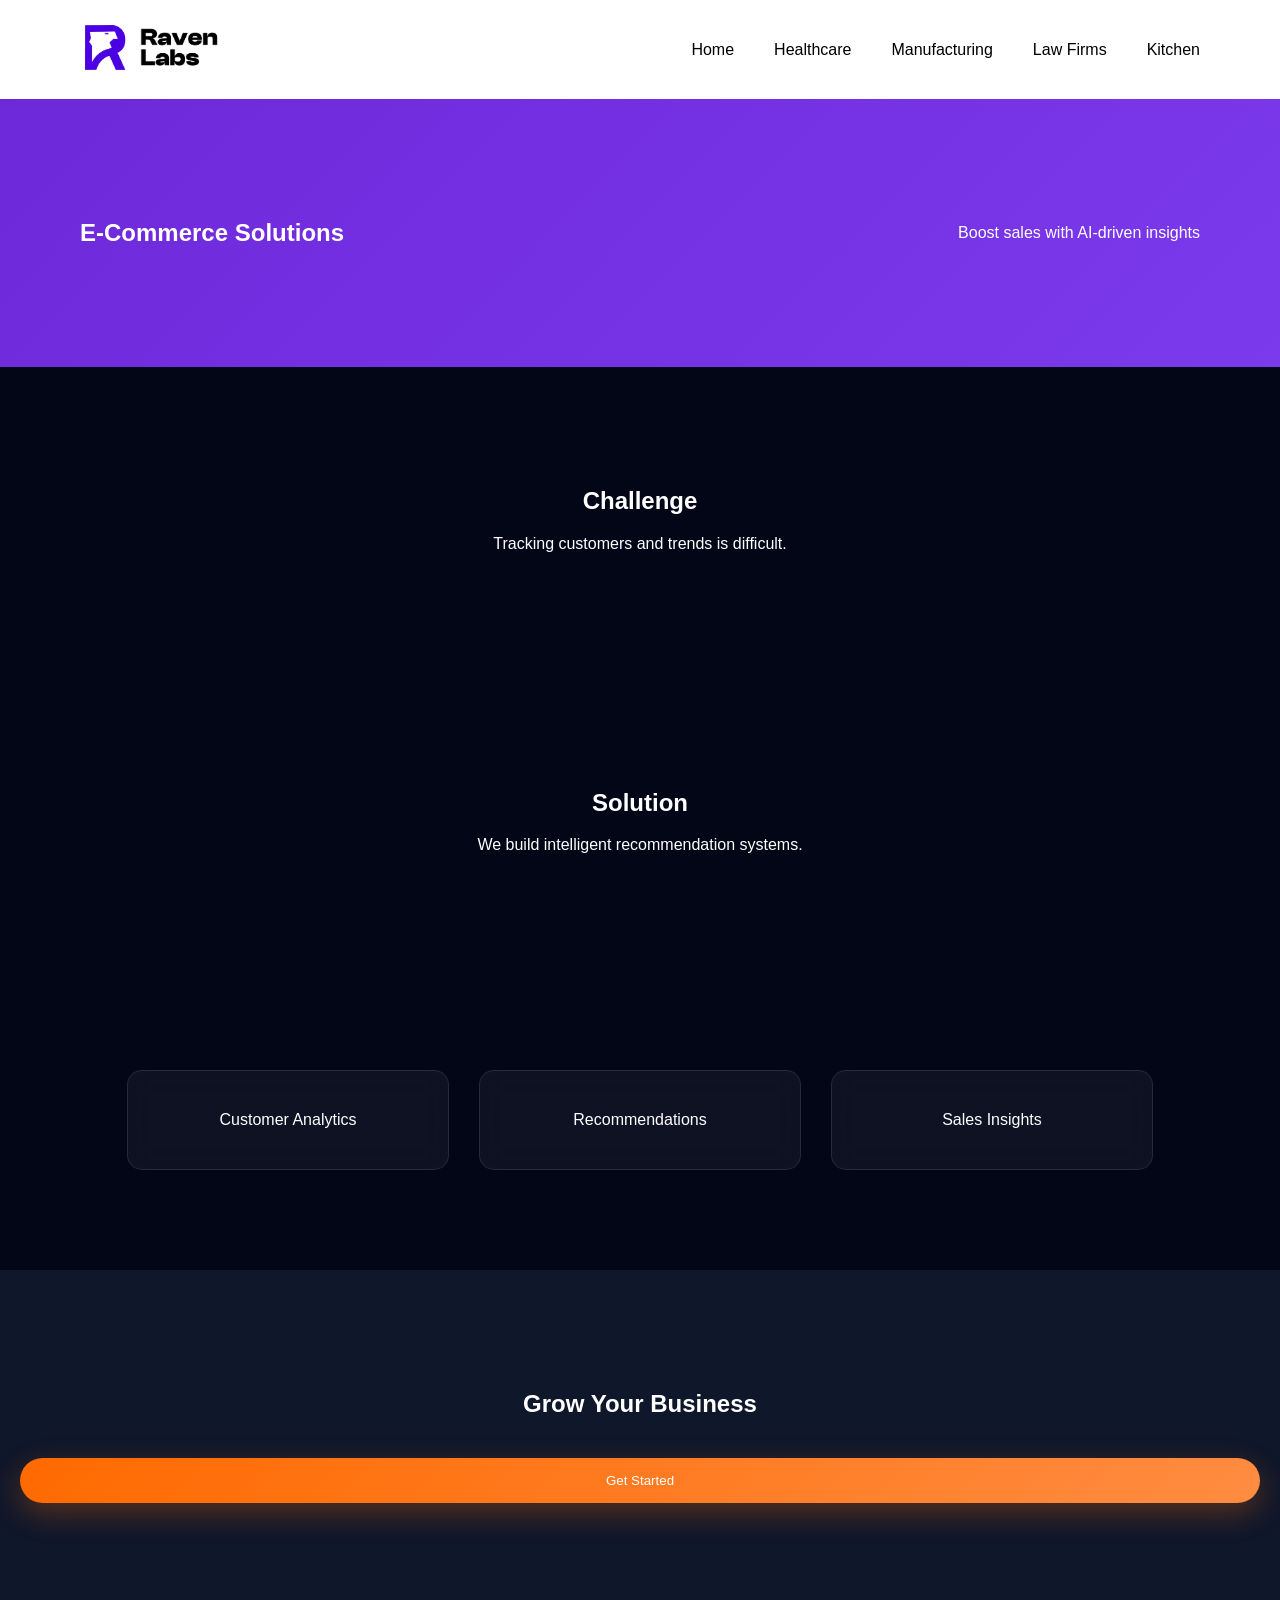
==== ecommerce.html @ 2928170f "multi pages added" ====
<!DOCTYPE html>
<html>
<head>
  <title>E-Commerce</title>
  <link rel="stylesheet" href="style.css">
</head>
<body>

<nav>
  <div class="logo"><img src="Logo-Theme-colors.webp"></div>
  <ul class="nav-links">
    <li><a href="index.html">Home</a></li>
    <li><a href="healthcare.html">Healthcare</a></li>
    <li><a href="manufacturing.html">Manufacturing</a></li>
    <li><a href="lawfirms.html">Law Firms</a></li>
    <li><a href="kitchen.html">Kitchen</a></li>
  </ul>
</nav>

<section class="hero">
  <h1>E-Commerce Solutions</h1>
  <p>Boost sales with AI-driven insights</p>
</section>

<section>
  <h2>Challenge</h2>
  <p>Tracking customers and trends is difficult.</p>
</section>

<section>
  <h2>Solution</h2>
  <p>We build intelligent recommendation systems.</p>
</section>

<section class="cards">
  <div class="card">Customer Analytics</div>
  <div class="card">Recommendations</div>
  <div class="card">Sales Insights</div>
</section>

<section class="cta">
  <h2>Grow Your Business</h2>
  <button>Get Started</button>
</section>

</body>
</html>
---- style.css ----
body {
  margin: 0;
  font-family: 'Poppins', sans-serif;
  background: #020617;
  color: white;
}

.dropdown {
  position: relative;
}

.dropdown-menu {
  display: none;
  position: absolute;
  top: 40px;
  left: 0;
  background: white;
  width: 220px;
  list-style: none;
  padding: 0;
  margin: 0;
  box-shadow: 0 5px 15px rgba(0,0,0,0.2);
  z-index: 1000;
}

.dropdown-menu li {
  padding: 12px;
  border-bottom: 1px solid #eee;
}

.dropdown-menu li a {
  text-decoration: none;
  color: black;
  display: block;
}

.dropdown:hover .dropdown-menu {
  display: block;
}

/* NAV */
nav {
  display: flex;
  justify-content: space-between;
  align-items: center;
  padding: 20px 80px;
  background: white
}

/* HERO */
.hero {
  display: flex;
  justify-content: space-between;
  align-items: center;
  padding: 100px 80px;
  background: linear-gradient(135deg, #6d28d9, #7c3aed);
  color: white;
}

/* LEFT */
.hero-left {
  width: 50%;
}

.hero-left h1 {
  font-size: 48px;
  line-height: 1.2;
}

.hero-left p {
  margin-top: 15px;
  color: #e0e7ff;
}

.query {
  margin-top: 20px;
}

/* FORM */
.row {
  display: flex;
  gap: 20px;
  margin-top: 20px;
}

input, select {
  padding: 15px;
  border-radius: 25px;
  border: none;
  width: 100%;
}

select {
  margin-top: 15px;
}

/* BUTTON */
button {
  margin-top: 20px;
  padding: 15px;
  width: 100%;
  background: black;
  color: white;
  border-radius: 25px;
  border: none;
}

/* RIGHT */
.hero-right img {
  width: 400px;
  opacity: 0.9;
}

/* SECTIONS */
section {
  padding: 100px 20px;
  text-align: center;
}

/* CARDS */
.cards {
  display: flex;
  justify-content: center;
  gap: 30px;
  flex-wrap: wrap;
}

.card {
  background: rgba(255,255,255,0.05);
  backdrop-filter: blur(15px);
  padding: 40px;
  width: 240px;
  border-radius: 15px;
  border: 1px solid rgba(255,255,255,0.1);
  transition: 0.3s;
}

.card:hover {
  transform: translateY(-10px);
}

/* STATS */
.stats {
  display: flex;
  justify-content: space-around;
  color: #f97316;
}

/* CTA */
.cta {
  background: #0f172a;
}

.logo img {
  height: 45px;
  background: white;
  padding: 5px;
  border-radius: 5px;
}

/* FORM */
input {
  display: block;
  margin: 10px auto;
  padding: 12px;
  width: 260px;
  border-radius: 6px;
  border: none;
}

/* FOOTER */
footer {
  text-align: center;
  padding: 40px;
  color: #94a3b8;
}

:root {
  --primary: #ff6a00;
  --secondary: #ff8c42;
}

button {
  background: linear-gradient(135deg, var(--primary), var(--secondary));
}

button {
  box-shadow: 0 10px 30px rgba(255,106,0,0.3);
}

/* LINKS */
.nav-links {
  display: flex;
  gap: 40px;
}

.nav-links a {
  text-decoration: none;
  color: black;
  font-size: 16px;
  font-weight: 500;
}

/* ACTIVE (Home in purple) */
.nav-links .active {
  color: #6d28d9;
}

.nav-links {
  display: flex;
  gap: 40px;
  list-style: none;
  margin: 0;
  padding: 0;
}

.nav-links li {
  position: relative;
}
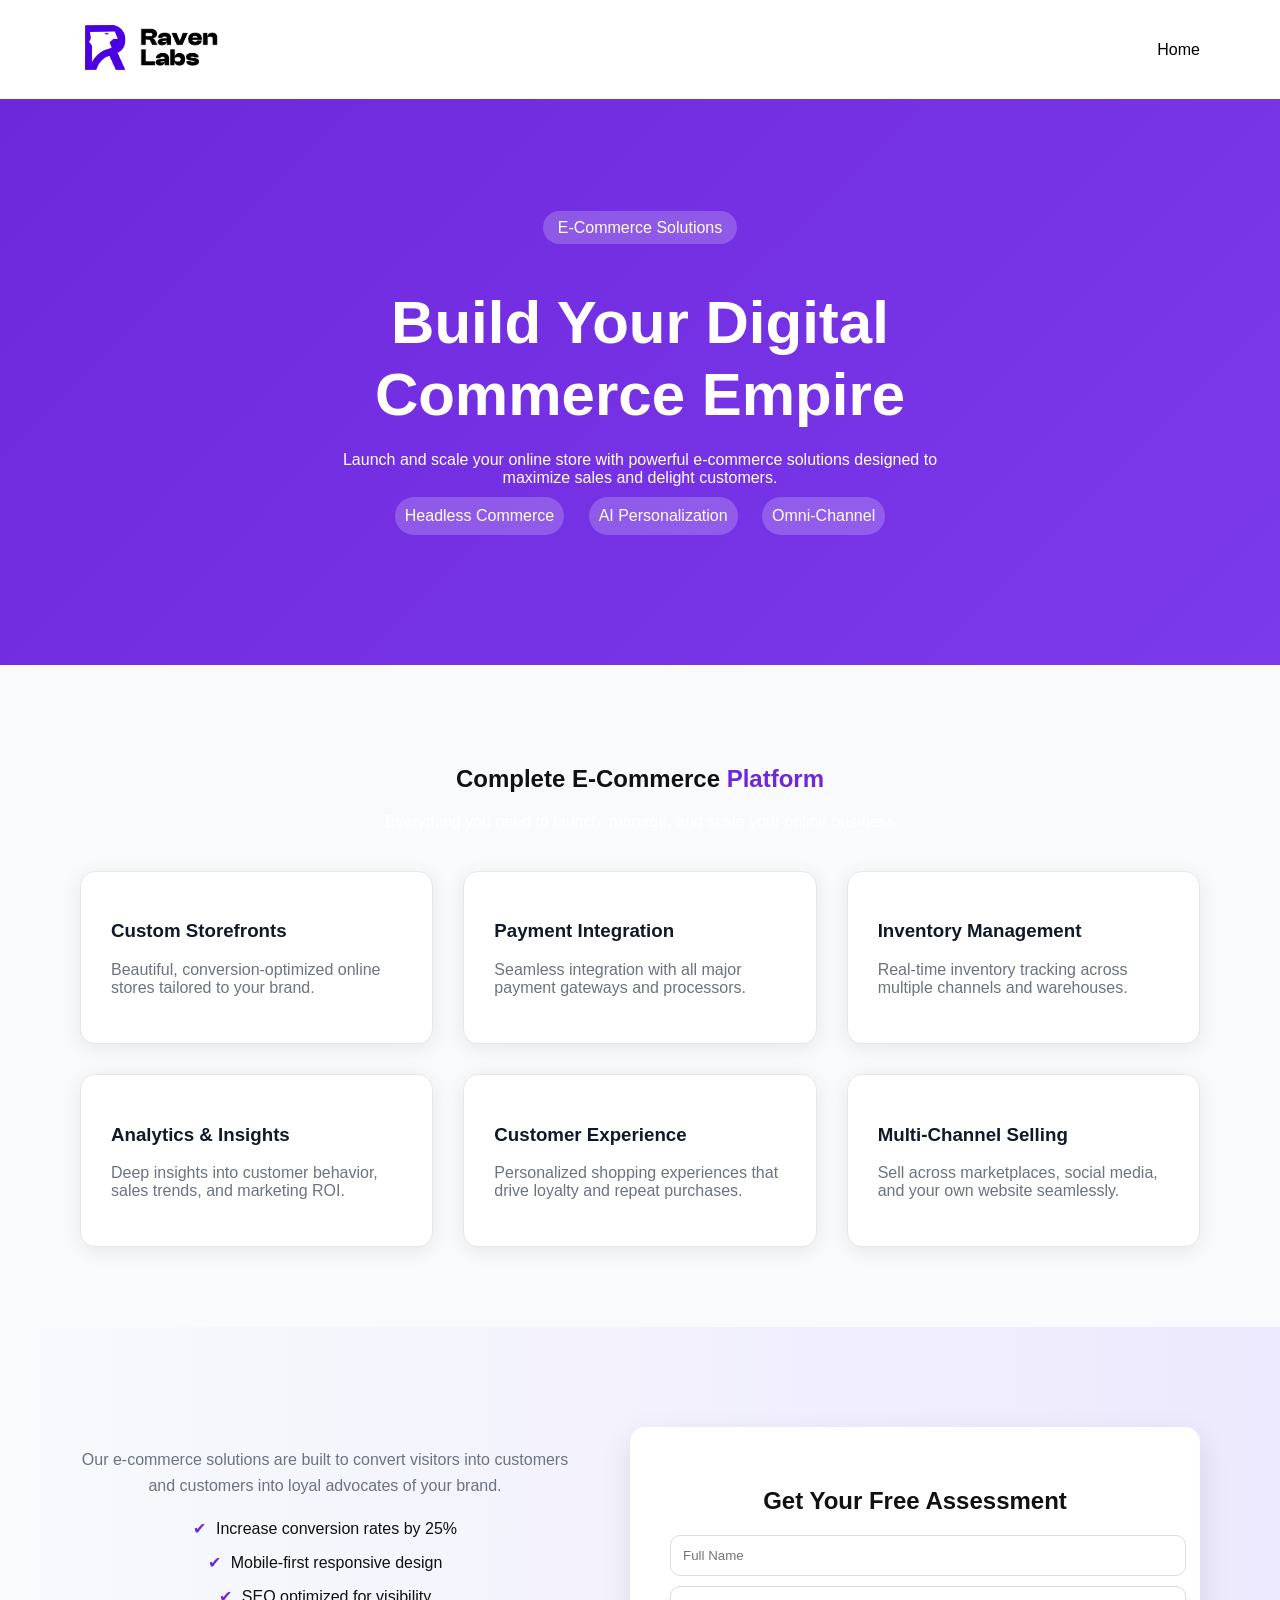
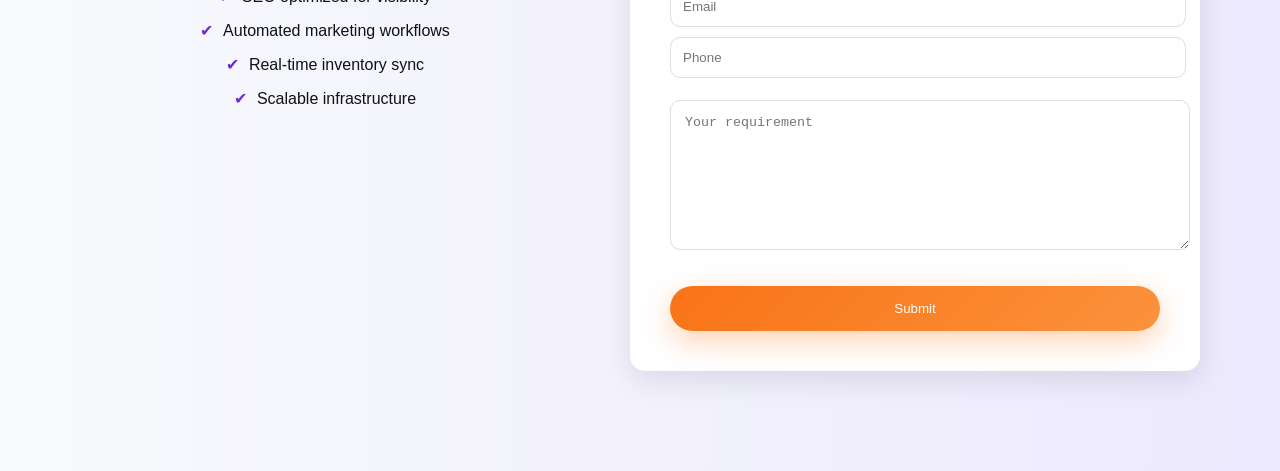
==== commit 3a6b9f1d: "changed" ====
--- a/ecommerce.html
+++ b/ecommerce.html
@@ -1,46 +1,107 @@
 <!DOCTYPE html>
 <html>
 <head>
-  <title>E-Commerce</title>
+  <title>Healthcare</title>
   <link rel="stylesheet" href="style.css">
 </head>
 <body>
 
 <nav>
-  <div class="logo"><img src="Logo-Theme-colors.webp"></div>
+  <div class="logo">
+    <img src="Logo-Theme-colors.webp">
+  </div>
   <ul class="nav-links">
     <li><a href="index.html">Home</a></li>
-    <li><a href="healthcare.html">Healthcare</a></li>
-    <li><a href="manufacturing.html">Manufacturing</a></li>
-    <li><a href="lawfirms.html">Law Firms</a></li>
-    <li><a href="kitchen.html">Kitchen</a></li>
   </ul>
 </nav>
 
-<section class="hero">
-  <h1>E-Commerce Solutions</h1>
-  <p>Boost sales with AI-driven insights</p>
+<!-- HERO -->
+<section class="hero2">
+  <div class="hero-content">
+    <span class="tag">E-Commerce Solutions
+</span>
+    <h1>Build Your Digital Commerce Empire
+</h1>
+    <p>
+      Launch and scale your online store with powerful e-commerce solutions designed to maximize sales and delight customers.
+
+
+    </p>
+
+    <div class="badges">
+      <span>Headless Commerce
+</span>
+      <span>AI Personalization</span>
+      <span>Omni-Channel</span>
+    </div>
+  </div>
 </section>
 
-<section>
-  <h2>Challenge</h2>
-  <p>Tracking customers and trends is difficult.</p>
+<!-- SERVICES GRID -->
+<section class="grid-section">
+  <h2>Complete E-Commerce <span>Platform</span></h2>
+  <p>Everything you need to launch, manage, and scale your online business</p>
+
+  <div class="grid">
+    <div class="box">
+      <h3>Custom Storefronts</h3>
+      <p>Beautiful, conversion-optimized online stores tailored to your brand.</p>
+    </div>
+
+    <div class="box">
+      <h3>Payment Integration</h3>
+      <p>Seamless integration with all major payment gateways and processors.</p>
+    </div>
+
+    <div class="box">
+      <h3>Inventory Management</h3>
+      <p>Real-time inventory tracking across multiple channels and warehouses.</p>
+    </div>
+
+    <div class="box">
+      <h3>Analytics & Insights</h3>
+      <p>Deep insights into customer behavior, sales trends, and marketing ROI.</p>
+    </div>
+
+    <div class="box">
+      <h3>Customer Experience</h3>
+      <p>Personalized shopping experiences that drive loyalty and repeat purchases.</p>
+    </div>
+
+    <div class="box">
+      <h3>Multi-Channel Selling</h3>
+      <p>Sell across marketplaces, social media, and your own website seamlessly.</p>
+    </div>
+  </div>
 </section>
 
-<section>
-  <h2>Solution</h2>
-  <p>We build intelligent recommendation systems.</p>
-</section>
+<!-- SPLIT SECTION -->
+<section class="split">
+  <div class="left">
+    <p>
+Our e-commerce solutions are built to convert visitors into customers and customers into loyal advocates of your brand.
+</p>
 
-<section class="cards">
-  <div class="card">Customer Analytics</div>
-  <div class="card">Recommendations</div>
-  <div class="card">Sales Insights</div>
-</section>
+<ul>
+  <li>Increase conversion rates by 25%</li>
+  <li>Mobile-first responsive design</li>
+  <li>SEO optimized for visibility</li>
+  <li>Automated marketing workflows</li>
+  <li>Real-time inventory sync</li>
+  <li>Scalable infrastructure</li>
+</ul>
+  </div>
 
-<section class="cta">
-  <h2>Grow Your Business</h2>
-  <button>Get Started</button>
+  <div class="right">
+    <h2>Get Your Free Assessment</h2>
+    <form>
+      <input placeholder="Full Name">
+      <input placeholder="Email">
+      <input placeholder="Phone">
+      <textarea placeholder="Your requirement"></textarea>
+      <button>Submit</button>
+    </form>
+  </div>
 </section>
 
 </body>
--- a/style.css
+++ b/style.css
@@ -12,13 +12,14 @@
 .dropdown-menu {
   display: none;
   position: absolute;
-  top: 40px;
+  top: 100%;
   left: 0;
   background: white;
   width: 220px;
   list-style: none;
   padding: 0;
   margin: 0;
+  margin-top: 5px;
   box-shadow: 0 5px 15px rgba(0,0,0,0.2);
   z-index: 1000;
 }
@@ -216,4 +217,251 @@
 
 .nav-links li {
   position: relative;
+}
+
+.features {
+  padding: 80px 20px;
+}
+
+.feature-box {
+  background: rgba(255,255,255,0.05);
+  border-radius: 15px;
+  padding: 30px;
+  margin: 20px auto;
+  max-width: 600px;
+  text-align: left;
+  border: 1px solid rgba(255,255,255,0.1);
+}
+
+.feature-box h3 {
+  margin-bottom: 10px;
+}
+
+.feature-box p {
+  color: #cbd5f5;
+}
+
+.form-section {
+  padding: 80px 20px;
+}
+
+.hero2 {
+  background: linear-gradient(135deg,#6d28d9,#7c3aed);
+  padding: 120px 80px;
+}
+
+.hero-content h1 {
+  font-size: 60px;
+  max-width: 700px;
+}
+
+.hero-content p {
+  max-width: 600px;
+  margin-top: 20px;
+}
+
+.tag {
+  background: rgba(255,255,255,0.2);
+  padding: 8px 15px;
+  border-radius: 20px;
+}
+
+.badges span {
+  background: rgba(255,255,255,0.2);
+  padding: 10px;
+  margin: 10px;
+  display: inline-block;
+  border-radius: 20px;
+}
+
+/* GRID */
+.grid-section {
+  padding: 80px;
+  text-align: center;
+}
+
+.grid {
+  display: grid;
+  grid-template-columns: repeat(3,1fr);
+  gap: 30px;
+  margin-top: 40px;
+}
+
+.box {
+  background: white;              /* 🔥 main change */
+  padding: 30px;
+  border-radius: 15px;
+  text-align: left;
+  border: 1px solid #e5e7eb;
+  box-shadow: 0 4px 20px rgba(0,0,0,0.08);
+  transition: 0.3s;
+}
+
+.box:hover {
+  transform: translateY(-5px);
+}
+
+/* SPLIT */
+.split {
+  display: flex;
+  padding: 80px;
+  gap: 50px;
+}
+
+.left {
+  width: 50%;
+}
+
+.right {
+  width: 50%;
+}
+
+.right form input,
+.right textarea {
+  width: 100%;
+  margin: 10px 0;
+  padding: 12px;
+}
+
+.hero2 {
+  background: linear-gradient(135deg,#6d28d9,#7c3aed);
+  padding: 120px 20px;
+  display: flex;
+  justify-content: center;
+  align-items: center;
+  text-align: center;
+}
+
+.hero-content {
+  max-width: 800px;
+  margin: auto;
+}
+
+.hero-content h1 {
+  font-size: 60px;
+  line-height: 1.2;
+  margin-bottom: 20px;
+}
+
+.hero-content p {
+  margin: auto;
+}
+
+.box h3 {
+  color: #111827;   /* dark text */
+}
+
+.box p {
+  color: #6b7280;   /* grey text */
+}
+
+.grid-section {
+  background: #f9fafb;   /* light grey bg like image */
+  padding: 80px;
+}
+
+.grid-section h2 {
+  color: #111;
+}
+
+.grid-section span {
+  color: #6d28d9;   /* purple word */
+}
+
+.split {
+  display: flex;
+  padding: 100px 80px;
+  gap: 60px;
+  background: linear-gradient(to right, #f8fafc, #ede9fe);
+}
+
+.left {
+  width: 50%;
+}
+
+.left h2 {
+  font-size: 40px;
+  color: #111;
+}
+
+.left h2 span {
+  color: #6d28d9;
+}
+
+.left p {
+  margin: 20px 0;
+  color: #6b7280;
+  line-height: 1.6;
+}
+
+.left ul {
+  list-style: none;
+  padding: 0;
+}
+
+.left ul li {
+  margin: 15px 0;
+  color: #111;
+  font-size: 16px;
+}
+
+.left ul li::before {
+  content: "✔";
+  color: #6d28d9;
+  margin-right: 10px;
+}
+
+.right {
+  width: 50%;
+  background: white;
+  padding: 40px;
+  border-radius: 15px;
+  box-shadow: 0 10px 30px rgba(0,0,0,0.1);
+}
+
+.right h2 {
+  color: #111;
+  margin-bottom: 20px;
+}
+
+.right input,
+.right textarea {
+  width: 100%;
+  margin: 12px 0;
+  padding: 14px;
+  border-radius: 10px;
+  border: 1px solid #ddd;
+}
+
+.right textarea {
+  height: 120px;
+}
+
+.right button {
+  width: 100%;
+  margin-top: 20px;
+  padding: 15px;
+  border-radius: 30px;
+  background: linear-gradient(135deg,#f97316,#fb923c);
+  color: white;
+}
+
+.left {
+  color: #111;   /* 🔥 force dark text */
+}
+
+.left h2 {
+  color: #111;
+}
+
+.left p {
+  color: #6b7280;
+}
+
+.left ul li {
+  color: #111;
+}
+
+.split {
+  color: #111;   /* override white text */
 }
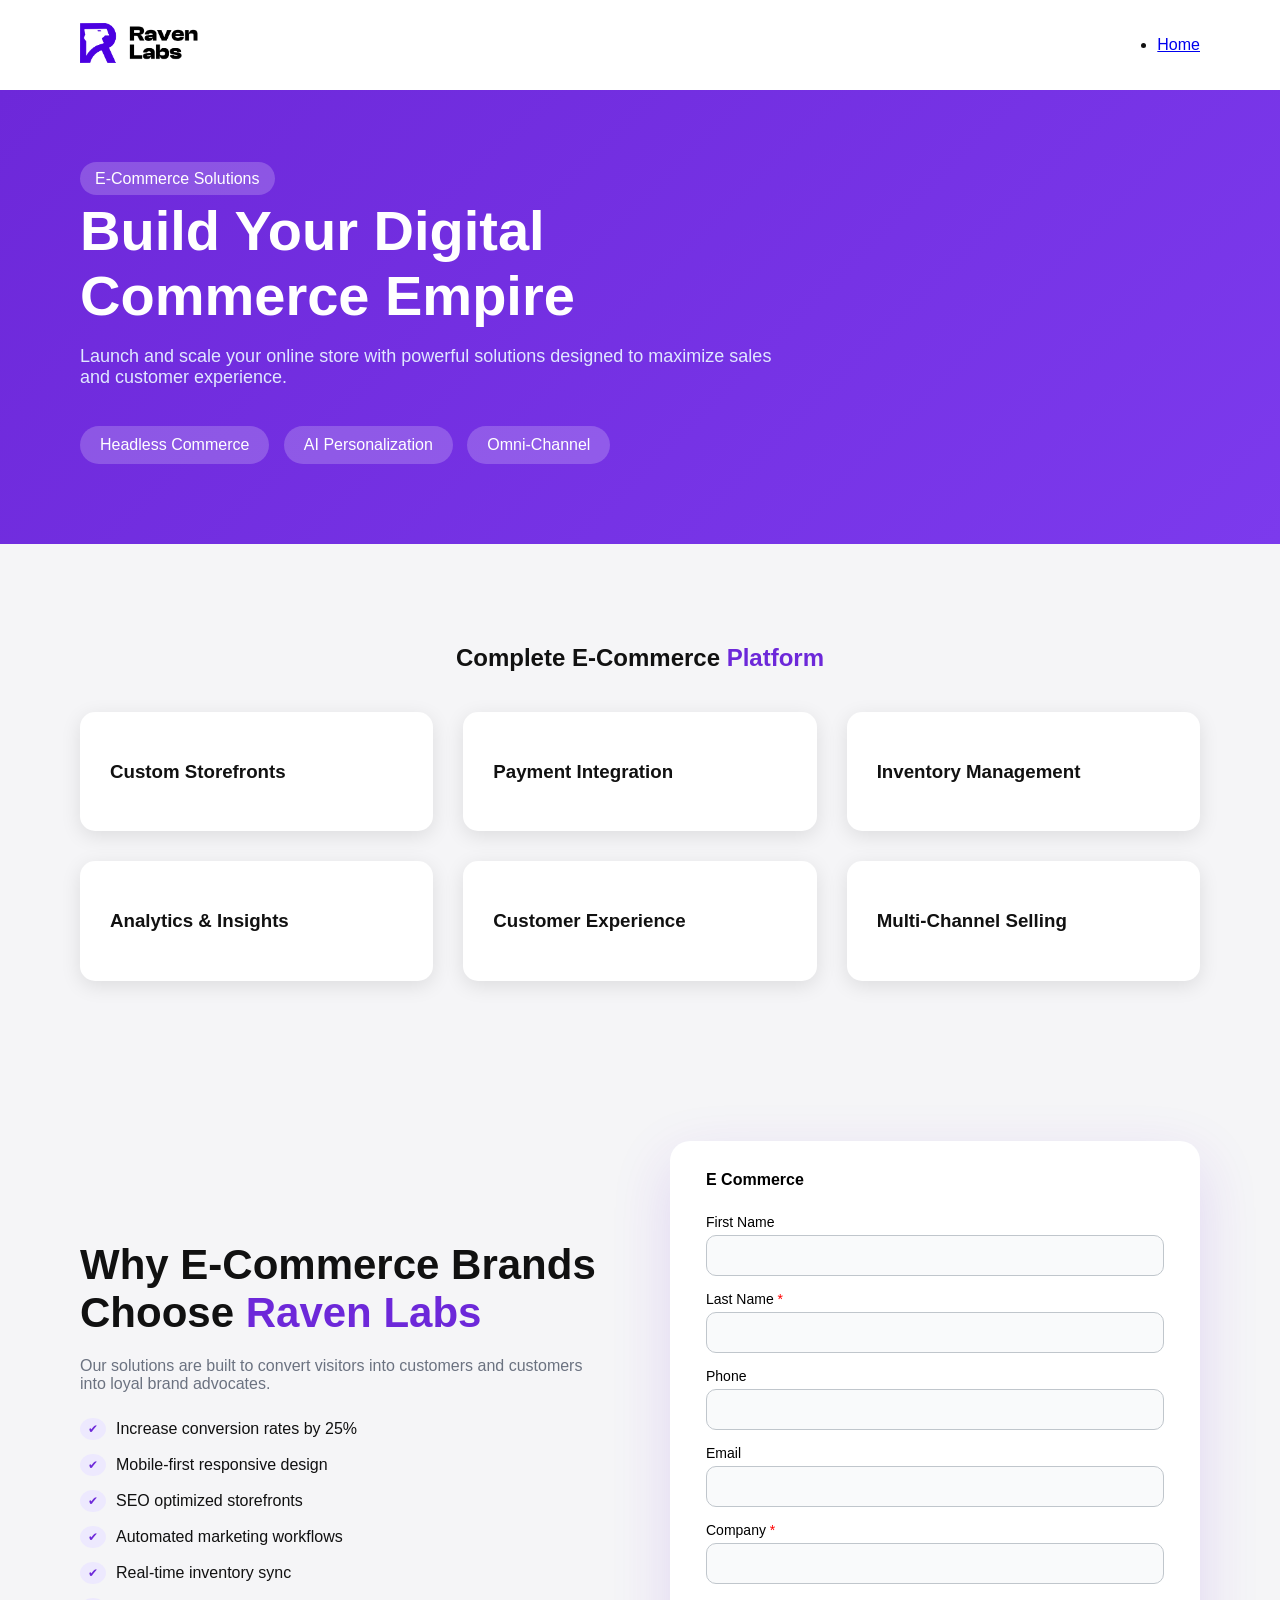
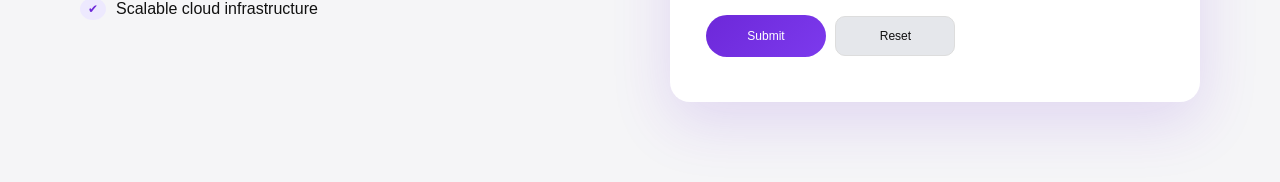
==== commit 40e8137d: "bot" ====
--- a/ecommerce.html
+++ b/ecommerce.html
@@ -1,16 +1,207 @@
 <!DOCTYPE html>
 <html>
 <head>
-  <title>Healthcare</title>
-  <link rel="stylesheet" href="style.css">
+  <title>E-Commerce</title>
+
+  <style>
+    body {
+      margin: 0;
+      font-family: 'Poppins', sans-serif;
+      background: #f5f5f7;
+      color: #111;
+    }
+
+    nav {
+      display: flex;
+      justify-content: space-between;
+      align-items: center;
+      padding: 20px 80px;
+      background: white;
+    }
+
+    .logo img {
+      height: 40px;
+    }
+
+    /* HERO */
+    .hero2 {
+      padding: 80px;
+      background: linear-gradient(135deg, #6d28d9, #7c3aed);
+      color: white;
+    }
+
+    .hero-content {
+      max-width: 700px;
+    }
+
+    .hero-content h1 {
+      font-size: 56px;
+      margin: 10px 0;
+    }
+
+    .hero-content p {
+      color: #e0e7ff;
+      font-size: 18px;
+    }
+
+    .tag {
+      background: rgba(255,255,255,0.2);
+      padding: 8px 15px;
+      border-radius: 20px;
+    }
+
+    .badges span {
+      background: rgba(255,255,255,0.2);
+      padding: 10px 20px;
+      border-radius: 20px;
+      margin-right: 10px;
+      display: inline-block;
+      margin-top: 20px;
+    }
+
+    /* GRID */
+    .grid-section {
+      padding: 80px;
+      text-align: center;
+    }
+
+    .grid-section h2 span {
+      color: #6d28d9;
+    }
+
+    .grid {
+      display: grid;
+      grid-template-columns: repeat(3, 1fr);
+      gap: 30px;
+      margin-top: 40px;
+    }
+
+    .box {
+      background: white;
+      padding: 30px;
+      border-radius: 15px;
+      box-shadow: 0 5px 20px rgba(0,0,0,0.1);
+      text-align: left;
+    }
+
+    /* SPLIT */
+    .split {
+      display: flex;
+      gap: 60px;
+      padding: 80px;
+      align-items: center;
+    }
+
+    .left {
+      width: 50%;
+    }
+
+    .why-title {
+      font-size: 42px;
+      margin-bottom: 20px;
+    }
+
+    .why-title span {
+      color: #6d28d9;
+    }
+
+    .why-desc {
+      color: #6b7280;
+      margin-bottom: 25px;
+    }
+
+    .why-list {
+      list-style: none;
+      padding: 0;
+    }
+
+    .why-list li {
+      margin-bottom: 14px;
+      display: flex;
+      align-items: center;
+    }
+
+    .why-list li::before {
+      content: "✔";
+      color: #6d28d9;
+      margin-right: 10px;
+      background: #ede9fe;
+      border-radius: 50%;
+      padding: 4px 8px;
+      font-size: 12px;
+    }
+
+    .right {
+      width: 50%;
+    }
+
+    /* ===== ZOHO FORM FIX ===== */
+    #crmWebToEntityForm {
+      background: white !important;
+      padding: 30px !important;
+      border-radius: 20px !important;
+      box-shadow: 0 20px 60px rgba(109, 40, 217, 0.15) !important;
+    }
+
+    #crmWebToEntityForm .zcwf_col_lab,
+    #crmWebToEntityForm .zcwf_col_fld {
+      float: none !important;
+      width: 100% !important;
+    }
+
+    #crmWebToEntityForm .zcwf_row {
+      margin-bottom: 15px;
+    }
+
+    #crmWebToEntityForm label {
+      display: block;
+      font-size: 14px;
+      margin-bottom: 5px;
+    }
+
+    #crmWebToEntityForm input,
+    #crmWebToEntityForm textarea,
+    #crmWebToEntityForm select {
+      width: 100% !important;
+      padding: 12px;
+      border-radius: 10px;
+      border: 1px solid #ddd;
+      background: #f9fafb;
+    }
+
+    #crmWebToEntityForm input:focus,
+    #crmWebToEntityForm textarea:focus {
+      border-color: #6d28d9;
+      outline: none;
+      box-shadow: 0 0 0 2px rgba(109,40,217,0.2);
+    }
+
+    #crmWebToEntityForm .formsubmit {
+      width: 100% !important;
+      padding: 14px !important;
+      border-radius: 30px !important;
+      border: none !important;
+      background: linear-gradient(135deg, #6d28d9, #7c3aed) !important;
+      color: white !important;
+      margin-top: 10px;
+      cursor: pointer;
+    }
+
+    #crmWebToEntityForm input[type="reset"] {
+      background: #e5e7eb !important;
+      color: #111 !important;
+    }
+
+  </style>
 </head>
+
 <body>
 
 <nav>
   <div class="logo">
     <img src="Logo-Theme-colors.webp">
   </div>
-  <ul class="nav-links">
+  <ul>
     <li><a href="index.html">Home</a></li>
   </ul>
 </nav>
@@ -18,90 +209,450 @@
 <!-- HERO -->
 <section class="hero2">
   <div class="hero-content">
-    <span class="tag">E-Commerce Solutions
-</span>
-    <h1>Build Your Digital Commerce Empire
-</h1>
+    <span class="tag">E-Commerce Solutions</span>
+    <h1>Build Your Digital Commerce Empire</h1>
     <p>
-      Launch and scale your online store with powerful e-commerce solutions designed to maximize sales and delight customers.
-
-
+      Launch and scale your online store with powerful solutions designed to maximize sales and customer experience.
     </p>
 
     <div class="badges">
-      <span>Headless Commerce
-</span>
+      <span>Headless Commerce</span>
       <span>AI Personalization</span>
       <span>Omni-Channel</span>
     </div>
   </div>
 </section>
 
-<!-- SERVICES GRID -->
+<!-- GRID -->
 <section class="grid-section">
   <h2>Complete E-Commerce <span>Platform</span></h2>
-  <p>Everything you need to launch, manage, and scale your online business</p>
 
   <div class="grid">
-    <div class="box">
-      <h3>Custom Storefronts</h3>
-      <p>Beautiful, conversion-optimized online stores tailored to your brand.</p>
-    </div>
-
-    <div class="box">
-      <h3>Payment Integration</h3>
-      <p>Seamless integration with all major payment gateways and processors.</p>
-    </div>
-
-    <div class="box">
-      <h3>Inventory Management</h3>
-      <p>Real-time inventory tracking across multiple channels and warehouses.</p>
-    </div>
-
-    <div class="box">
-      <h3>Analytics & Insights</h3>
-      <p>Deep insights into customer behavior, sales trends, and marketing ROI.</p>
-    </div>
-
-    <div class="box">
-      <h3>Customer Experience</h3>
-      <p>Personalized shopping experiences that drive loyalty and repeat purchases.</p>
-    </div>
-
-    <div class="box">
-      <h3>Multi-Channel Selling</h3>
-      <p>Sell across marketplaces, social media, and your own website seamlessly.</p>
-    </div>
+    <div class="box"><h3>Custom Storefronts</h3></div>
+    <div class="box"><h3>Payment Integration</h3></div>
+    <div class="box"><h3>Inventory Management</h3></div>
+    <div class="box"><h3>Analytics & Insights</h3></div>
+    <div class="box"><h3>Customer Experience</h3></div>
+    <div class="box"><h3>Multi-Channel Selling</h3></div>
   </div>
 </section>
 
-<!-- SPLIT SECTION -->
+<!-- SPLIT -->
 <section class="split">
+
   <div class="left">
-    <p>
-Our e-commerce solutions are built to convert visitors into customers and customers into loyal advocates of your brand.
-</p>
-
-<ul>
-  <li>Increase conversion rates by 25%</li>
-  <li>Mobile-first responsive design</li>
-  <li>SEO optimized for visibility</li>
-  <li>Automated marketing workflows</li>
-  <li>Real-time inventory sync</li>
-  <li>Scalable infrastructure</li>
-</ul>
+    <h2 class="why-title">
+      Why E-Commerce Brands Choose <span>Raven Labs</span>
+    </h2>
+
+    <p class="why-desc">
+      Our solutions are built to convert visitors into customers and customers into loyal brand advocates.
+    </p>
+
+    <ul class="why-list">
+      <li>Increase conversion rates by 25%</li>
+      <li>Mobile-first responsive design</li>
+      <li>SEO optimized storefronts</li>
+      <li>Automated marketing workflows</li>
+      <li>Real-time inventory sync</li>
+      <li>Scalable cloud infrastructure</li>
+    </ul>
   </div>
 
   <div class="right">
-    <h2>Get Your Free Assessment</h2>
-    <form>
-      <input placeholder="Full Name">
-      <input placeholder="Email">
-      <input placeholder="Phone">
-      <textarea placeholder="Your requirement"></textarea>
-      <button>Submit</button>
-    </form>
+
+    <!-- 🔥 PASTE FULL ZOHO FORM FROM FILE HERE (UNCHANGED) -->
+     <!-- Note :
+   - You can modify the font style and form style to suit your website. 
+   - Code lines with comments Do not remove this code are required for the form to work properly, make sure that you do not remove these lines of code. 
+   - The Mandatory check script can modified as to suit your business needs. 
+   - It is important that you test the modified form before going live.-->
+<div id = 'crmWebToEntityForm' class = 'zcwf_lblLeft crmWebToEntityForm' style = 'background-color: white;color: black;max-width: 600px;'>
+	<meta name = 'viewport' content = 'width=device-width, initial-scale=1.0'>
+		<META HTTP-EQUIV = 'content-type' CONTENT = 'text/html;charset=UTF-8'>
+			<form id = 'webform6976070000010662113' action = 'https://crm.zoho.com/crm/WebToLeadForm' name = WebToLeads6976070000010662113 method = 'POST' onSubmit = 'javascript:document.charset="UTF-8"; return checkMandatory6976070000010662113()' accept-charset = 'UTF-8'>
+				<input type = 'text' style = 'display:none;' name = 'xnQsjsdp' value = 'de2aba503d6efabd0a9bcac57846ad7c94ffbf93bc014a1c625c9943f0cdfea8'>
+				</input>
+				<input type = 'hidden' name = 'zc_gad' id = 'zc_gad' value = ''>
+				</input>
+				<input type = 'text' style = 'display:none;' name = 'xmIwtLD' value = '9910c30ad9e73963703c886553c5b37f0915ce532021236230db3637b8a5a860de4fb149ed708f9639b1eca174ad0379'>
+				</input>
+				<input type = 'text' style = 'display:none;' name = 'actionType' value = 'TGVhZHM='>
+				</input>
+				<input type = 'text' style = 'display:none;' name = 'returnURL' value = 'null'>
+				</input>
+				<!-- Do not remove this code. -->
+				<style>
+					html,body{
+						margin: 0px;
+					}
+					.formsubmit.zcwf_button{
+						color: white !important;
+						background: transparent linear-gradient(0deg, #0279FF 0%, #00A3F3 100%);
+					}
+					#crmWebToEntityForm.zcwf_lblLeft{
+						width: 100%;
+						padding: 25px;
+						margin: 0 auto;
+						box-sizing: border-box;
+					}
+					#crmWebToEntityForm.zcwf_lblLeft *{
+						box-sizing: border-box;
+					}
+					#crmWebToEntityForm {text-align: left;
+					}
+					#crmWebToEntityForm *{
+					direction: ltr;
+					}
+					.zcwf_lblLeft .zcwf_title{
+					word-wrap: break-word;
+					padding: 0px 6px 10px;
+					font-weight: bold }
+					.zcwf_lblLeft.cpT_primaryBtn:hover{
+					background: linear-gradient(#02acff 0,#006be4 100%)no-repeat padding-box !important;
+					box-shadow: 0 -2px 0 0  #0159b9 inset !important;
+					border: 0 !important;
+					color:  #fff !important;
+					outline: 0 !important;
+					}
+					.zcwf_lblLeft .zcwf_col_fld input[ type  = text], input[ type  = password], .zcwf_lblLeft .zcwf_col_fld textarea{
+					width: 60%;
+					border: 1px solid  #c0c6cc !important;
+					resize: vertical;
+					border-radius: 2px;
+					float: left;
+					}
+					.zcwf_lblLeft .zcwf_col_lab{
+					width: 30%;
+					word-break: break-word;
+					padding: 0px 6px 0px;
+					margin-right: 10px;
+					margin-top: 5px;
+					float: left;
+					min-height: 1px;
+					}
+					.zcwf_lblLeft .zcwf_col_fld{
+					float: left;
+					width: 68%;
+					padding: 0px 6px 0px;
+					position: relative;
+					margin-top: 5px;
+					}
+					.zcwf_lblLeft .zcwf_privacy {padding: 6px;
+					}
+					.zcwf_lblLeft .wfrm_fld_dpNn {display: none;
+					}
+					.dIB {display: inline-block;
+					}
+					.zcwf_lblLeft .zcwf_col_fld_slt{
+					width: 60%;
+					border: 1px solid  #ccc;
+					background:  #fff;
+					border-radius: 4px;
+					font-size: 12px;
+					float: left;
+					resize: vertical;
+					padding: 2px 5px;
+					}
+					.zcwf_lblLeft .zcwf_row:after, .zcwf_lblLeft .zcwf_col_fld:after{
+					content: '';
+					display: table;
+					clear: both;
+					}
+					.zcwf_lblLeft .zcwf_col_help{
+					float: left;
+					margin-left: 7px;
+					font-size: 12px;
+					max-width: 35%;
+					word-break: break-word;
+					}
+					.zcwf_lblLeft .zcwf_help_icon{
+					cursor: pointer;
+					width: 16px;
+					height: 16px;
+					display: inline-block;
+					background:  #fff;
+					border: 1px solid  #c0c6cc;
+					color:  #c1c1c1;
+					text-align: center;
+					font-size: 11px;
+					line-height: 16px;
+					font-weight: bold;
+					border-radius: 50%;
+					}
+					.zcwf_lblLeft .zcwf_row {margin: 15px 0px;
+					}
+					.zcwf_lblLeft .formsubmit{
+					margin-right: 5px;
+					cursor: pointer;
+					color:  #313949;
+					font-size: 12px;
+					}
+					.zcwf_lblLeft .zcwf_privacy_txt{
+					width: 90%;
+					color: rgb(0, 0, 0);
+					font-size: 12px;
+					font-family: Arial;
+					display: inline-block;
+					vertical-align: top;
+					color:  #313949;
+					padding-top: 2px;
+					margin-left: 6px;
+					}
+					.zcwf_lblLeft .zcwf_button{
+					font-size: 12px;
+					color:  #313949;
+					border: 1px solid  #c0c6cc;
+					padding: 3px 9px;
+					border-radius: 4px;
+					cursor: pointer;
+					max-width: 120px;
+					overflow: hidden;
+					text-overflow: ellipsis;
+					white-space: nowrap;
+					}
+					.zcwf_lblLeft .zcwf_tooltip_over{
+					position: relative;
+					}
+					.zcwf_lblLeft .zcwf_tooltip_ctn{
+					position: absolute;
+					background:  #dedede;
+					padding: 3px 6px;
+					top: 3px;
+					border-radius: 4px;
+					word-break: break-word;
+					min-width: 100px;
+					max-width: 150px;
+					color:  #313949;
+					z-index: 100;
+					}
+					.zcwf_lblLeft .zcwf_ckbox{
+					float: left;
+					}
+					.zcwf_lblLeft .zcwf_file{
+					width: 55%;
+					box-sizing: border-box;
+					float: left;
+					}
+					.cBoth:after{
+					content: '';
+					display: block;
+					clear: both;
+					}
+					@media all and  (max-width: 600px){
+					.zcwf_lblLeft .zcwf_col_lab, .zcwf_lblLeft .zcwf_col_fld{
+					width: auto;
+					float: none !important;
+					}
+					.zcwf_lblLeft .zcwf_col_help {width: 40%;
+					}
+					}
+				</style>
+				<div class = 'zcwf_title' style = 'max-width: 600px;color: black; font-family:Arial;'>E Commerce</div>
+				<div class = 'zcwf_row'>
+					<div class = 'zcwf_col_lab' style = 'font-size:12px; font-family: Arial;'>
+						<label for = 'First_Name'>First Name</label>
+					</div>
+					<div class = 'zcwf_col_fld'>
+						<input type = 'text' id = 'First_Name' aria-required = 'false' aria-label = 'First Name' name = 'First Name' aria-valuemax = '40' maxlength = '40'>
+						</input>
+						<div class = 'zcwf_col_help'>
+						</div>
+					</div>
+				</div>
+				<div class = 'zcwf_row'>
+					<div class = 'zcwf_col_lab' style = 'font-size:12px; font-family: Arial;'>
+						<label for = 'Last_Name'>Last Name
+							<span style = 'color:red;'>*</span>
+						</label>
+					</div>
+					<div class = 'zcwf_col_fld'>
+						<input type = 'text' id = 'Last_Name' aria-required = 'true' aria-label = 'Last Name' name = 'Last Name' aria-valuemax = '80' maxlength = '80'>
+						</input>
+						<div class = 'zcwf_col_help'>
+						</div>
+					</div>
+				</div>
+				<div class = 'zcwf_row'>
+					<div class = 'zcwf_col_lab' style = 'font-size:12px; font-family: Arial;'>
+						<label for = 'Phone'>Phone</label>
+					</div>
+					<div class = 'zcwf_col_fld'>
+						<input type = 'text' id = 'Phone' aria-required = 'false' aria-label = 'Phone' name = 'Phone' aria-valuemax = '30' maxlength = '30'>
+						</input>
+						<div class = 'zcwf_col_help'>
+						</div>
+					</div>
+				</div>
+				<div class = 'zcwf_row'>
+					<div class = 'zcwf_col_lab' style = 'font-size:12px; font-family: Arial;'>
+						<label for = 'Email'>Email</label>
+					</div>
+					<div class = 'zcwf_col_fld'>
+						<input type = 'text' ftype = 'email' autocomplete = 'false' id = 'Email' aria-required = 'false' aria-label = 'Email' name = 'Email' aria-valuemax = '100' crmlabel = '' maxlength = '100'>
+						</input>
+						<div class = 'zcwf_col_help'>
+						</div>
+					</div>
+				</div>
+				<div class = 'zcwf_row'>
+					<div class = 'zcwf_col_lab' style = 'font-size:12px; font-family: Arial;'>
+						<label for = 'Company'>Company
+							<span style = 'color:red;'>*</span>
+						</label>
+					</div>
+					<div class = 'zcwf_col_fld'>
+						<input type = 'text' id = 'Company' aria-required = 'true' aria-label = 'Company' name = 'Company' aria-valuemax = '200' maxlength = '200'>
+						</input>
+						<div class = 'zcwf_col_help'>
+						</div>
+					</div>
+				</div>
+				<div class = 'zcwf_row wfrm_fld_dpNn'>
+					<div class = 'zcwf_col_lab' style = 'font-size:12px; font-family: Arial;'>
+						<label for = 'Industry'>Industry</label>
+					</div>
+					<div class = 'zcwf_col_fld'>
+						<select class = 'zcwf_col_fld_slt' role = 'combobox' aria-expanded = 'false' aria-haspopup = 'listbox' id = 'Industry'onChange='addAriaSelected6976070000010662113()' aria-required = 'false' aria-label = 'Industry' name = 'Industry'>
+							<option value = '-None-'>-None-</option>
+							<option value = 'General'>General</option>
+							<option value = 'Healthcare'>Healthcare</option>
+							<option value = 'Manufacturing'>Manufacturing</option>
+							<option value = 'Law&#x20;Firms'>Law Firms</option>
+							<option selected value = 'E&#x20;-&#x20;Commerce'>E - Commerce</option>
+							<option value = 'Kitchen&#x20;Equiptment'>Kitchen Equiptment</option>
+						</select>
+						<div class = 'zcwf_col_help'>
+						</div>
+					</div>
+				</div>
+				<div class = 'zcwf_row wfrm_fld_dpNn'>
+					<div class = 'zcwf_col_lab' style = 'font-size:12px; font-family: Arial;'>
+						<label for = 'LEADCF7'>Source Page</label>
+					</div>
+					<div class = 'zcwf_col_fld'>
+						<select class = 'zcwf_col_fld_slt' role = 'combobox' aria-expanded = 'false' aria-haspopup = 'listbox' id = 'LEADCF7'onChange='addAriaSelected6976070000010662113()' aria-required = 'false' aria-label = 'LEADCF7' name = 'LEADCF7'>
+							<option value = '-None-'>-None-</option>
+							<option value = 'Home'>Home</option>
+							<option value = 'Healthcare&#x20;Page'>Healthcare Page</option>
+							<option value = 'Manufacturing&#x20;Page'>Manufacturing Page</option>
+							<option value = 'Law&#x20;Firms&#x20;Page'>Law Firms Page</option>
+							<option selected value = 'E-&#x20;Commerce&#x20;Page'>E- Commerce Page</option>
+							<option value = 'Kitchen&#x20;Equiptment&#x20;Page'>Kitchen Equiptment Page</option>
+						</select>
+						<div class = 'zcwf_col_help'>
+						</div>
+					</div>
+				</div>
+				<input type = 'text' type = 'hidden' style = 'display: none;' name = 'aG9uZXlwb3Q' value = ''/>
+				<div class = 'zcwf_row'>
+					<div class = 'zcwf_col_lab'>
+					</div>
+					<div class = 'zcwf_col_fld'>
+						<input type = 'submit' id = 'formsubmit' role = 'button' class = 'formsubmit zcwf_button' value = 'Submit' aria-label = 'Submit' title = 'Submit'>
+							<input type = 'reset' class = 'zcwf_button' role = 'button' name = 'reset' value = 'Reset' aria-label = 'Reset' title = 'Reset'>
+							</div>
+						</div>
+						<script>
+							function addAriaSelected6976070000010662113(){
+								var optionElem = event.target;
+								var previousSelectedOption = optionElem.querySelector('[aria-selected=true]');
+								if (previousSelectedOption) {
+									previousSelectedOption.removeAttribute('aria-selected');
+								}
+								optionElem.querySelectorAll('option') [optionElem.selectedIndex] .ariaSelected = 'true';
+							}
+							function validateEmail6976070000010662113(){
+								var form = document.forms['WebToLeads6976070000010662113'];
+								var emailFld = form.querySelectorAll('[ftype=email]');
+								var i;
+								for(i = 0; i < emailFld.length; i++ ) {
+									var emailVal = emailFld[i].value;
+									if ((emailVal.replace (/^\s+|\s+$/g,'') ) .length != 0) {
+										var atpos = emailVal.indexOf('@');
+										var dotpos = emailVal.lastIndexOf('.');
+										if(atpos < 1 || dotpos < atpos + 2 || dotpos + 2 >= emailVal.length) {
+											alert('Please enter a valid email address. ');
+											emailFld[i].focus();
+											return false;
+										}
+									}
+								}
+								return true;
+							}
+							function checkMandatory6976070000010662113(){
+								var mndFileds = new Array('Company', 'Last Name');
+								var fldLangVal = new Array('Company', 'Last\x20Name');
+								for (i = 0; i < mndFileds.length; i++ ) {
+									var fieldObj = document.forms['WebToLeads6976070000010662113'] [mndFileds[i]];
+									if (fieldObj) {
+										if(((fieldObj.value) .replace (/^\s+|\s+$/g,'') ) .length == 0) {
+											if (fieldObj.type == 'file') {
+												alert('Please select a file to upload.');
+												fieldObj.focus();
+												return false;
+											}
+											alert(fldLangVal[i] + ' cannot be empty.');
+											fieldObj.focus();
+											return false;
+										} else if (fieldObj.nodeName == 'SELECT') {
+											if (fieldObj.options[fieldObj.selectedIndex].value == '-None-') {
+												alert(fldLangVal[i] + ' cannot be none.');
+												fieldObj.focus();
+												return false;
+											}
+										} else if (fieldObj.type == 'checkbox') {
+											if (fieldObj.checked == false) {
+												alert('Please accept  ' + fldLangVal[i]);
+												fieldObj.focus();
+												return false;
+											}
+										}
+										try{
+											if (fieldObj.name == 'Last Name') {
+												name = fieldObj.value;
+											}
+										} catch (e){}
+									}
+								}
+								if ( !validateEmail6976070000010662113 () ) {
+									return false;
+								}
+								var urlparams = new URLSearchParams(window.location.search);
+								if (urlparams.has ('service') && (urlparams.get ('service') === 'smarturl') ) {
+									var webform = document.getElementById('webform6976070000010662113');
+									var service = urlparams.get('service');
+									var smarturlfield = document.createElement('input');
+									smarturlfield.setAttribute('type', 'hidden');
+									smarturlfield.setAttribute('value', service);
+									smarturlfield.setAttribute('name', 'service');
+									webform.appendChild(smarturlfield);
+								}
+								document.querySelector('.crmWebToEntityForm .formsubmit').setAttribute('disabled', true);
+							}
+							function tooltipShow6976070000010662113(el){
+								var tooltip = el.nextElementSibling;
+								var tooltipDisplay = tooltip.style.display;
+								if (tooltipDisplay == 'none') {
+									var allTooltip = document.getElementsByClassName('zcwf_tooltip_over');
+									for (i = 0; i < allTooltip.length; i++ ) {
+										allTooltip[i].style.display = 'none';
+									}
+									tooltip.style.display = 'block';
+								} else {
+									tooltip.style.display = 'none';
+								}
+							}
+						</script>
+						<!-- Do not remove this --- Analytics Tracking code starts -->
+						<script id = 'wf_anal' src = 'https://crm.zohopublic.com/crm/WebFormAnalyticsServeServlet?rid=[base64]&tw=bc821ab6b790fa79c3eeecad6726a2c3881a433b7a3096467b78d152c88ed567'>
+					</script>
+					<!-- Do not remove this --- Analytics Tracking code ends. -->
+				</form>
+			</div>
+
   </div>
+
 </section>
 
 </body>
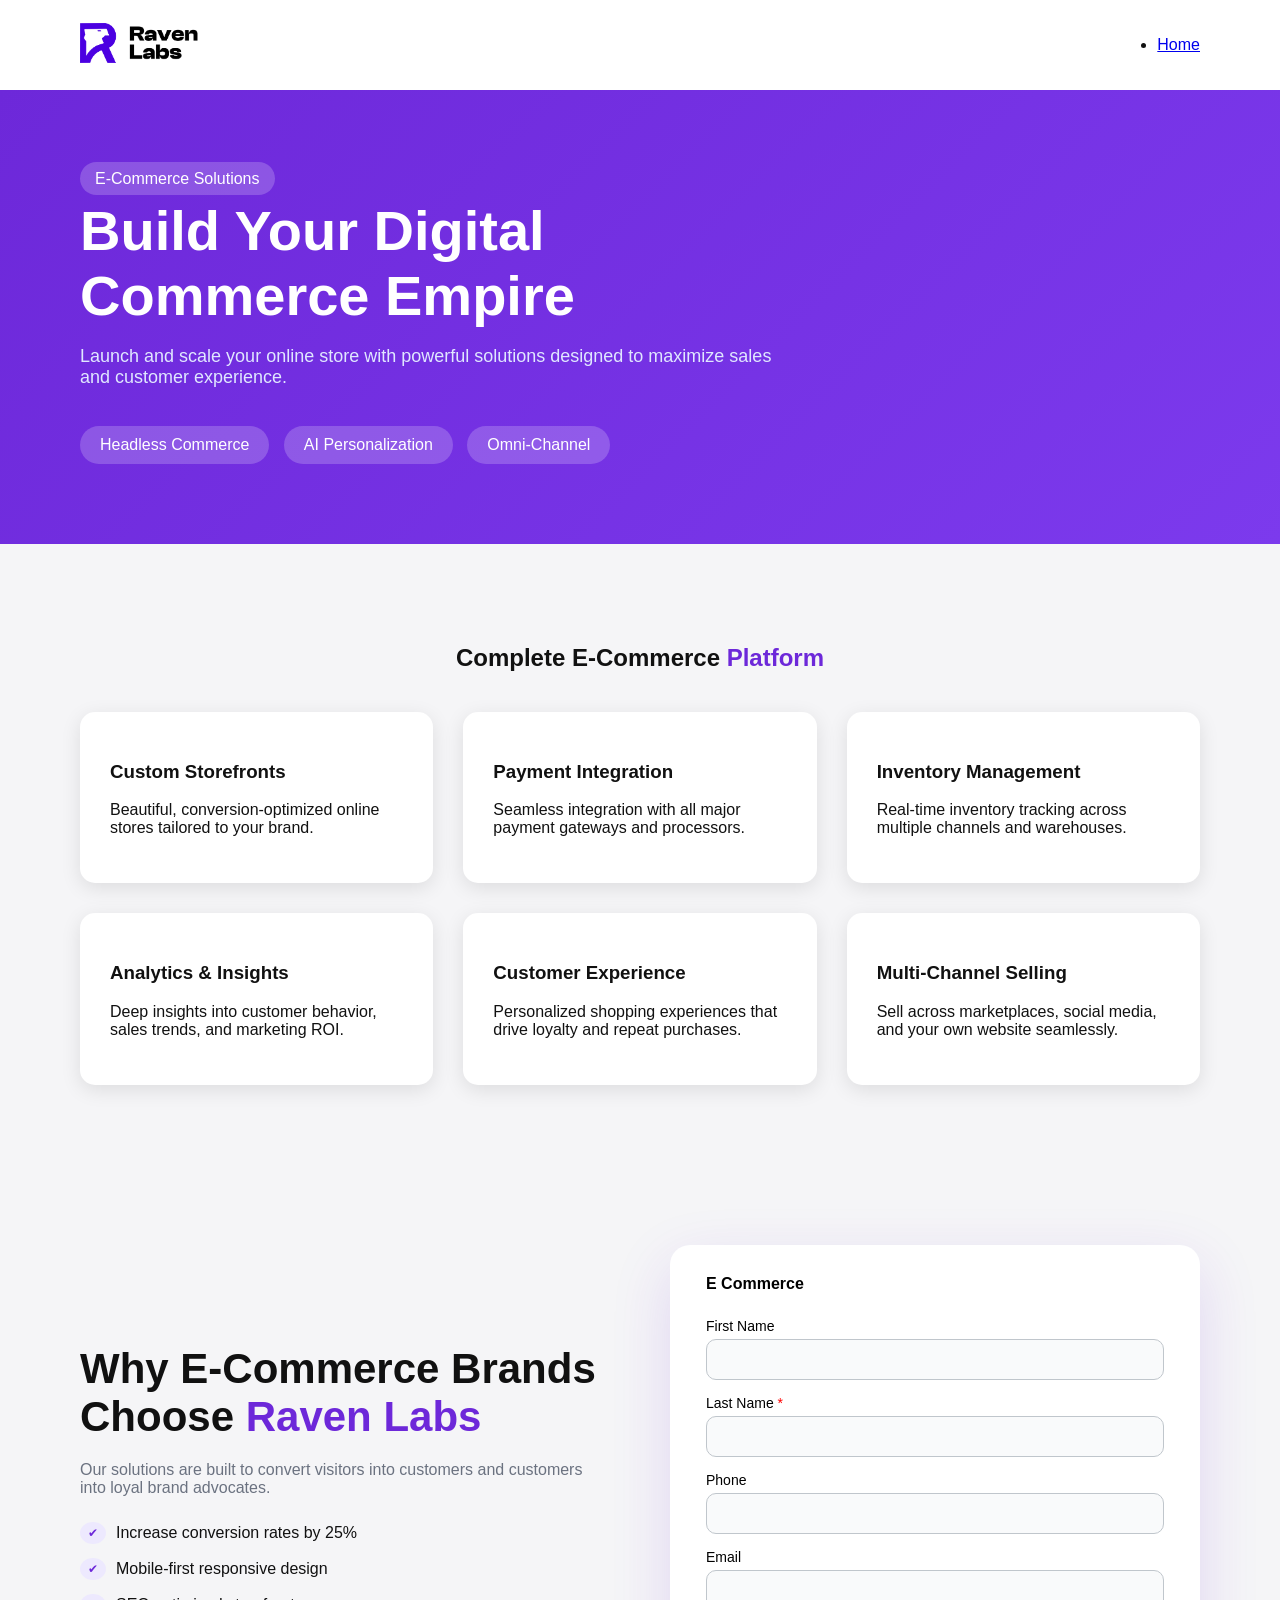
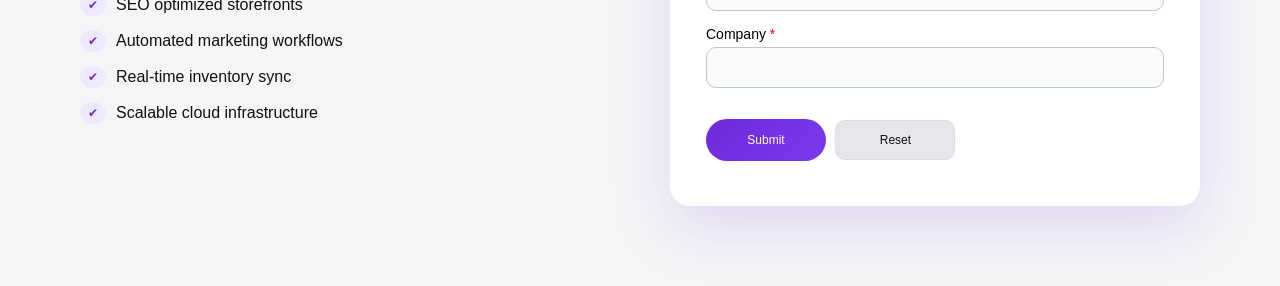
==== commit a1e00bcf: "bot" ====
--- a/ecommerce.html
+++ b/ecommerce.html
@@ -228,12 +228,12 @@
   <h2>Complete E-Commerce <span>Platform</span></h2>
 
   <div class="grid">
-    <div class="box"><h3>Custom Storefronts</h3></div>
-    <div class="box"><h3>Payment Integration</h3></div>
-    <div class="box"><h3>Inventory Management</h3></div>
-    <div class="box"><h3>Analytics & Insights</h3></div>
-    <div class="box"><h3>Customer Experience</h3></div>
-    <div class="box"><h3>Multi-Channel Selling</h3></div>
+    <div class="box"><h3>Custom Storefronts</h3><p>Beautiful, conversion-optimized online stores tailored to your brand.</p></div>
+    <div class="box"><h3>Payment Integration</h3><p>Seamless integration with all major payment gateways and processors.</p></div>
+    <div class="box"><h3>Inventory Management</h3><p>Real-time inventory tracking across multiple channels and warehouses.</p></div>
+    <div class="box"><h3>Analytics & Insights</h3><p>Deep insights into customer behavior, sales trends, and marketing ROI.</p></div>
+    <div class="box"><h3>Customer Experience</h3><p>Personalized shopping experiences that drive loyalty and repeat purchases.</p></div>
+    <div class="box"><h3>Multi-Channel Selling</h3><p>Sell across marketplaces, social media, and your own website seamlessly.</p></div>
   </div>
 </section>
 
